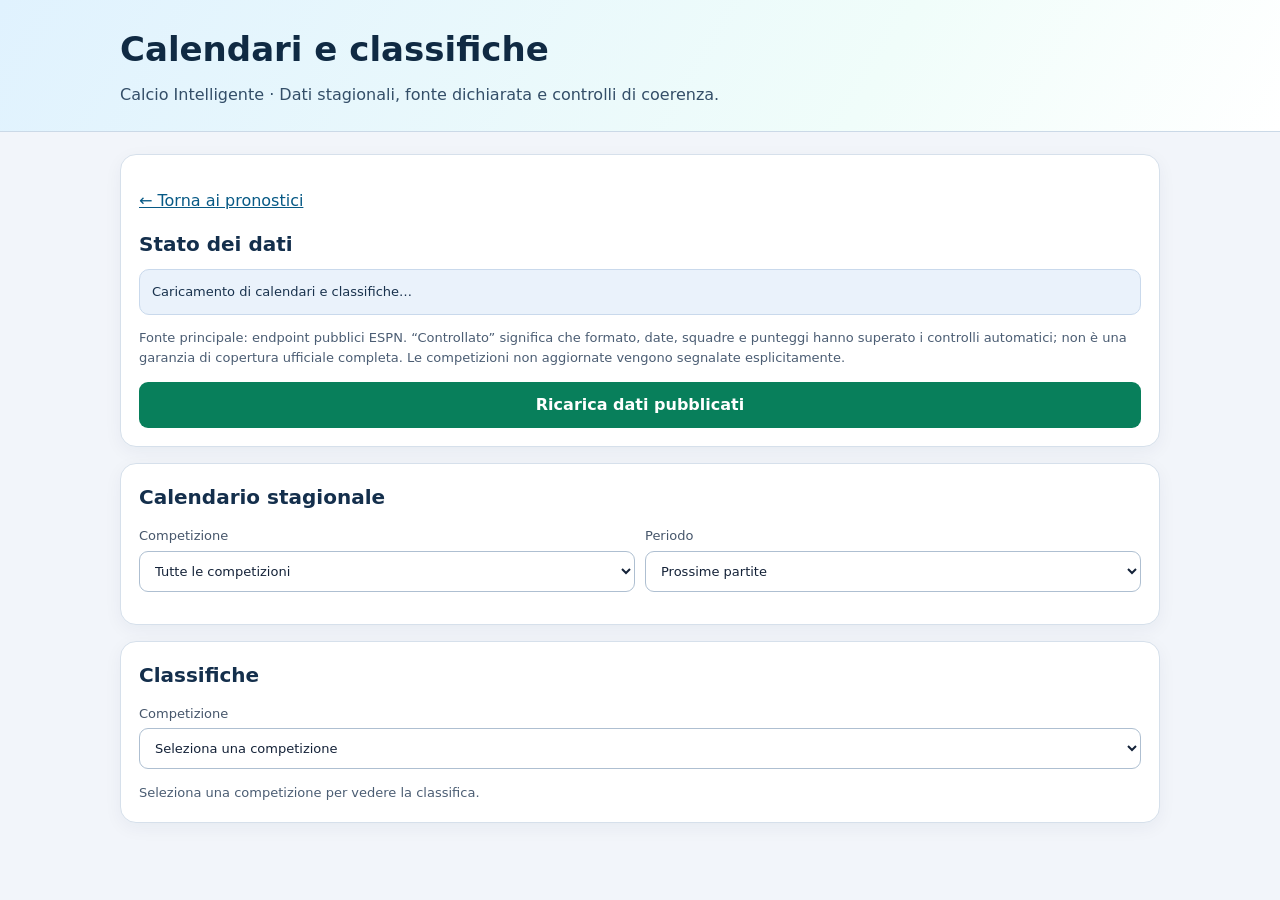
==== competitions.html @ b5f6a93f "Aggiunge pagina pubblica calendari e classifiche" ====
<!DOCTYPE html>
<html lang="it">
<head>
  <meta charset="UTF-8">
  <meta name="viewport" content="width=device-width, initial-scale=1">
  <meta name="theme-color" content="#f2f5fa">
  <meta name="description" content="Calendari stagionali e classifiche calcistiche con fonte e stato di aggiornamento.">
  <title>Calendari e classifiche · Calcio Intelligente</title>
  <style>
    :root{font-family:system-ui,-apple-system,"Segoe UI",sans-serif;color:#142238;background:#f2f5fa;line-height:1.5}
    *{box-sizing:border-box}body{margin:0}header{padding:24px max(18px,calc((100% - 1040px)/2));background:linear-gradient(120deg,#e0f2fe,#f0fdfa 68%,#fff);border-bottom:1px solid #cbd9e7}
    h1{margin:0;color:#102a43;font-size:clamp(24px,5vw,34px)}header p{margin:8px 0 0;color:#334e68}
    main{width:min(100% - 24px,1040px);margin:22px auto 40px}.panel{background:#fff;border:1px solid #d6e0eb;border-radius:16px;padding:18px;margin-bottom:16px;box-shadow:0 5px 18px #16304c0d}
    h2{font-size:20px;margin:0 0 10px;color:#142f4c}.muted{color:#4b5d73;font-size:13px;line-height:1.6}
    a{color:#075985}.filters{display:grid;grid-template-columns:repeat(auto-fit,minmax(190px,1fr));gap:10px;margin:14px 0}
    label{display:grid;gap:5px;font-size:13px;color:#46566b}select,button{width:100%;padding:11px;border:1px solid #aebfd1;border-radius:9px;background:#fff;color:#142238;font:inherit}
    button{background:#087f5b;color:#fff;border:0;font-weight:750;cursor:pointer}.status{padding:12px;background:#eaf2fb;border:1px solid #c9d9ec;border-radius:10px;color:#19324d;font-size:13px}
    .table-wrap{overflow-x:auto;margin-top:12px}table{width:100%;border-collapse:collapse;font-size:13px;white-space:nowrap}th,td{text-align:right;padding:9px 8px;border-bottom:1px solid #e1e8f0}th{background:#edf4fb;color:#30465d}td:nth-child(2),th:nth-child(2){text-align:left}tr:nth-child(even) td{background:#fbfdff}
    .group-title{font-weight:800;margin:16px 0 4px;color:#07533f}.fixture{padding:12px;border:1px solid #dce5ee;border-radius:11px;margin:8px 0;display:grid;grid-template-columns:100px 1fr auto;gap:12px;align-items:center}
    .fixture-date{font-size:12px;color:#4b5d73}.fixture-teams{font-weight:750}.fixture-meta{font-size:12px;color:#4b5d73}.score{font-weight:850;color:#07533f}
    .badge{display:inline-block;border-radius:999px;padding:3px 8px;background:#edf4fb;color:#334e68;font-size:11px;margin-left:6px}
    @media(max-width:560px){.fixture{grid-template-columns:1fr auto;gap:5px}.fixture-date{grid-column:1/-1}.fixture-teams{font-size:14px}.panel{padding:14px}th,td{padding:8px 6px}}
  </style>
  <script src="./competitions.js?v=20261017-1" defer></script>
</head>
<body>
<header><h1>Calendari e classifiche</h1><p>Calcio Intelligente · Dati stagionali, fonte dichiarata e controlli di coerenza.</p></header>
<main>
  <section class="panel">
    <p><a href="./index.html">← Torna ai pronostici</a></p>
    <h2>Stato dei dati</h2>
    <div id="data-status" class="status">Caricamento di calendari e classifiche…</div>
    <p class="muted">Fonte principale: endpoint pubblici ESPN. “Controllato” significa che formato, date, squadre e punteggi hanno superato i controlli automatici; non è una garanzia di copertura ufficiale completa. Le competizioni non aggiornate vengono segnalate esplicitamente.</p>
    <button id="reload" type="button">Ricarica dati pubblicati</button>
  </section>
  <section class="panel">
    <h2>Calendario stagionale</h2>
    <div class="filters">
      <label>Competizione<select id="calendar-competition"><option value="">Tutte le competizioni</option></select></label>
      <label>Periodo<select id="calendar-period"><option value="upcoming">Prossime partite</option><option value="all">Tutta la stagione disponibile</option><option value="completed">Partite concluse</option></select></label>
    </div>
    <div id="calendar-status" class="muted"></div>
    <div id="calendar-list"></div>
  </section>
  <section class="panel">
    <h2>Classifiche</h2>
    <div class="filters"><label>Competizione<select id="table-competition"><option value="">Seleziona una competizione</option></select></label></div>
    <div id="table-status" class="muted">Seleziona una competizione per vedere la classifica.</div>
    <div id="table-list"></div>
  </section>
</main>
</body>
</html>
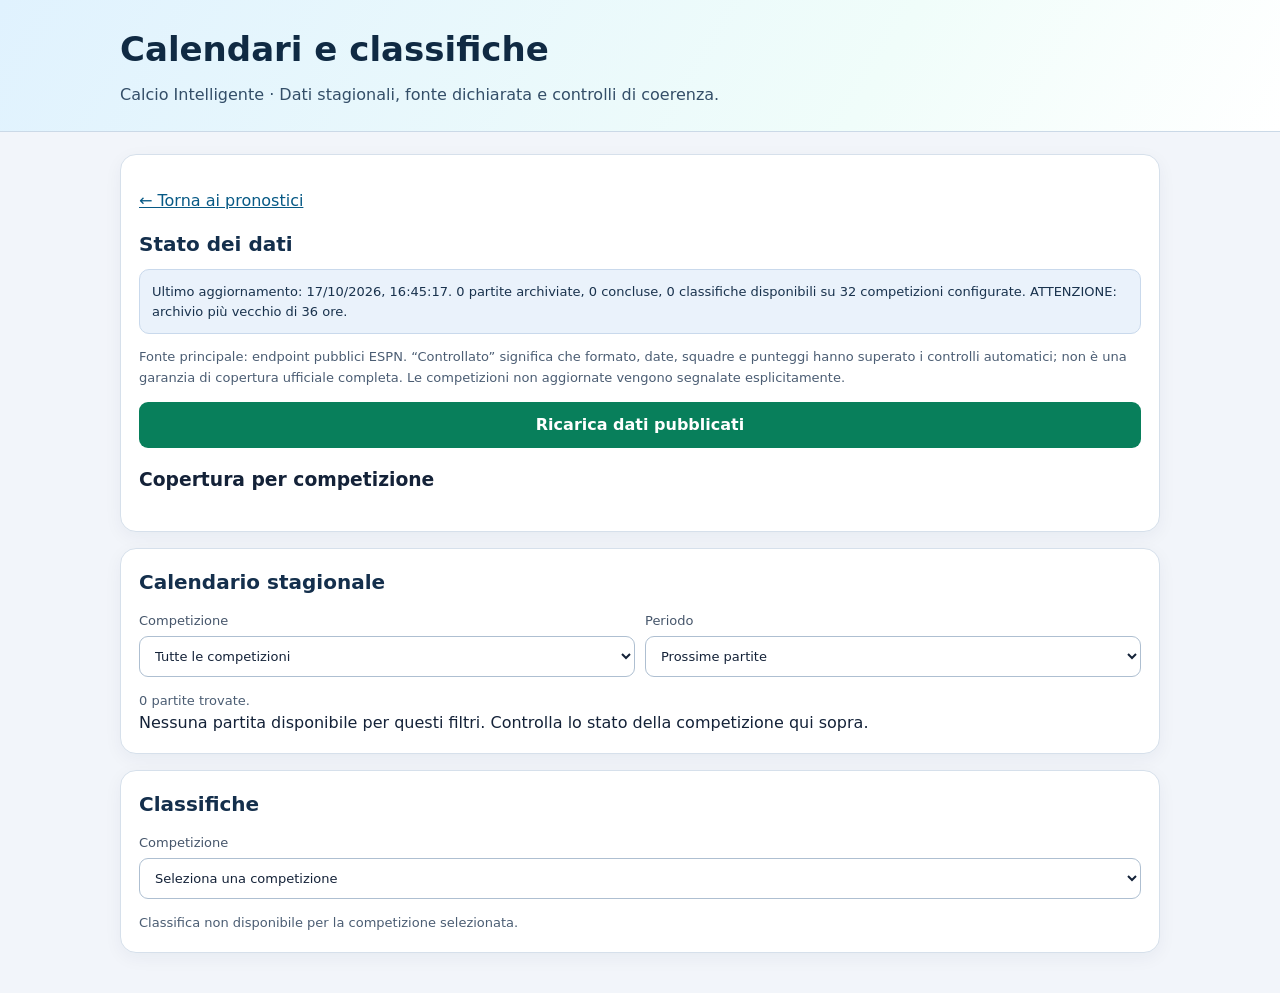
==== commit ec012c90: "Aggiunge riepilogo copertura fonti" ====
--- a/competitions.html
+++ b/competitions.html
@@ -32,6 +32,7 @@
     <div id="data-status" class="status">Caricamento di calendari e classifiche…</div>
     <p class="muted">Fonte principale: endpoint pubblici ESPN. “Controllato” significa che formato, date, squadre e punteggi hanno superato i controlli automatici; non è una garanzia di copertura ufficiale completa. Le competizioni non aggiornate vengono segnalate esplicitamente.</p>
     <button id="reload" type="button">Ricarica dati pubblicati</button>
+    <h3>Copertura per competizione</h3><div id="coverage-list"></div>
   </section>
   <section class="panel">
     <h2>Calendario stagionale</h2>
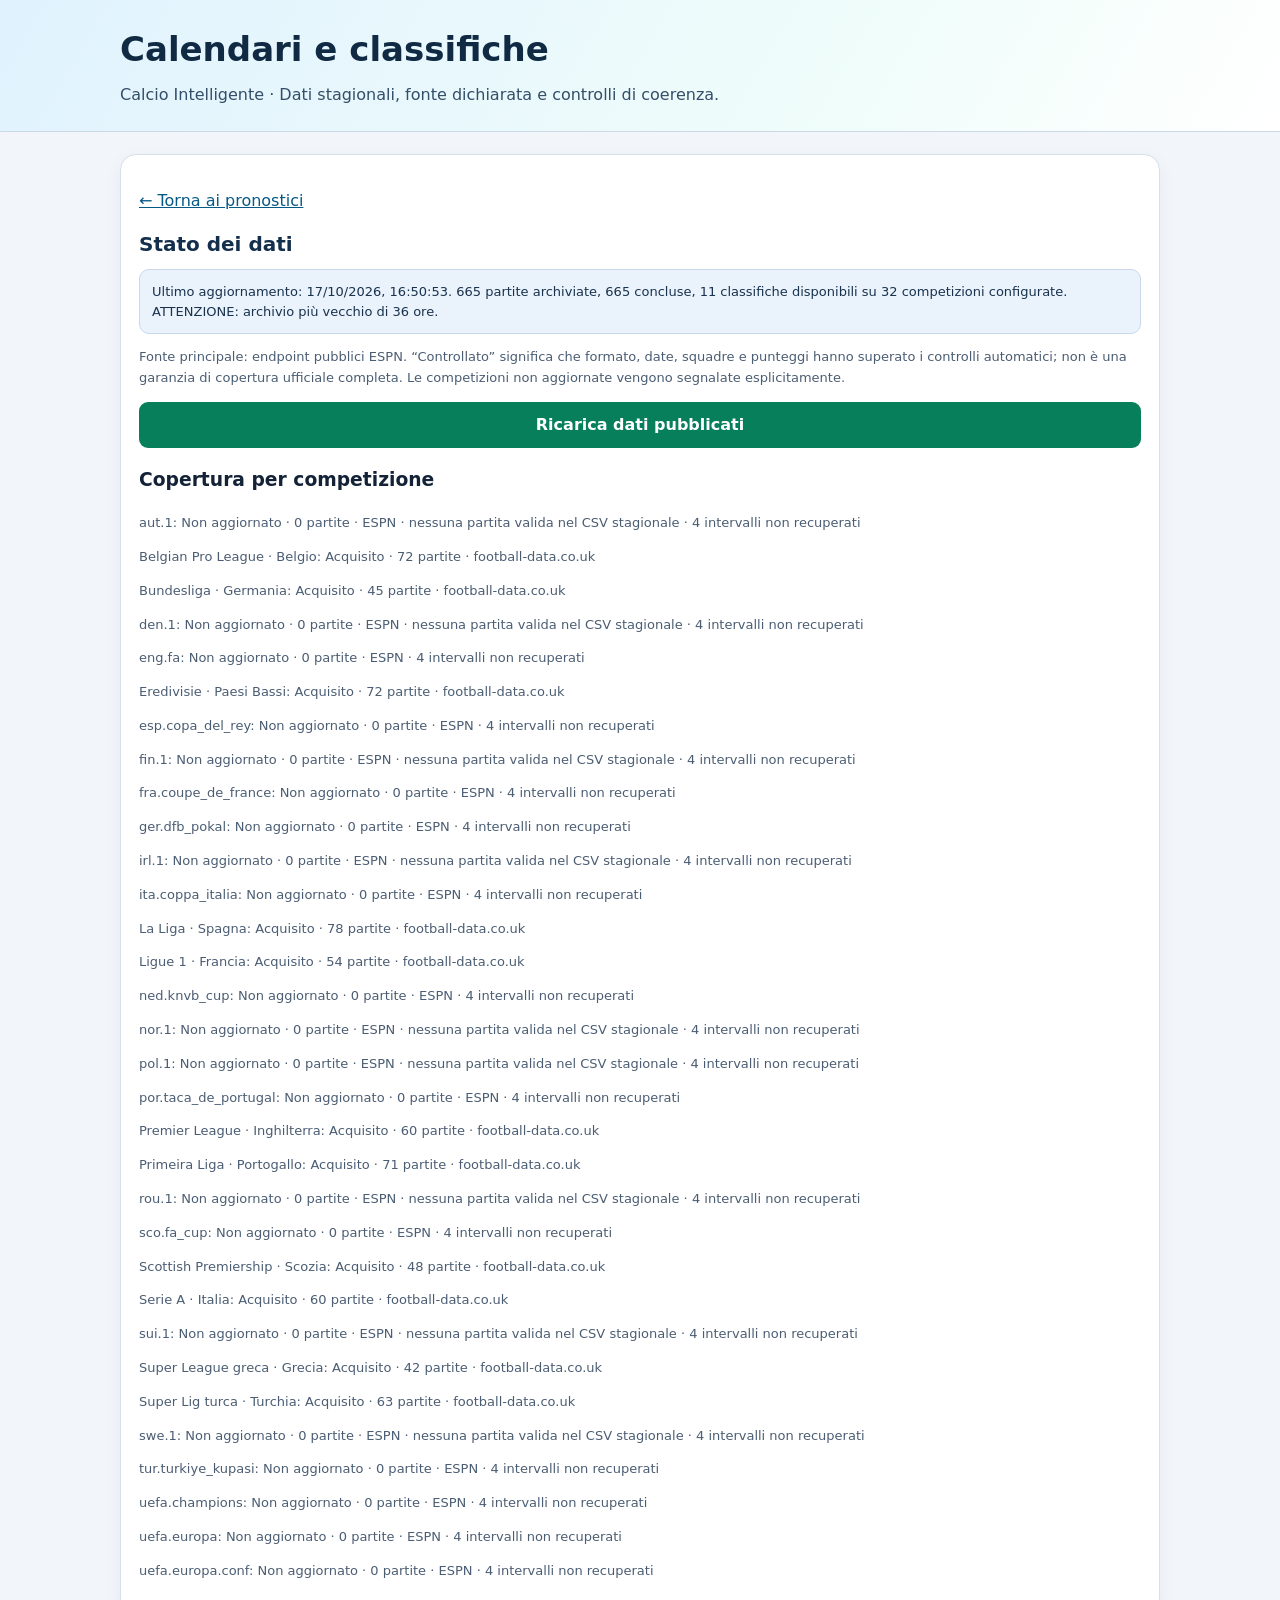
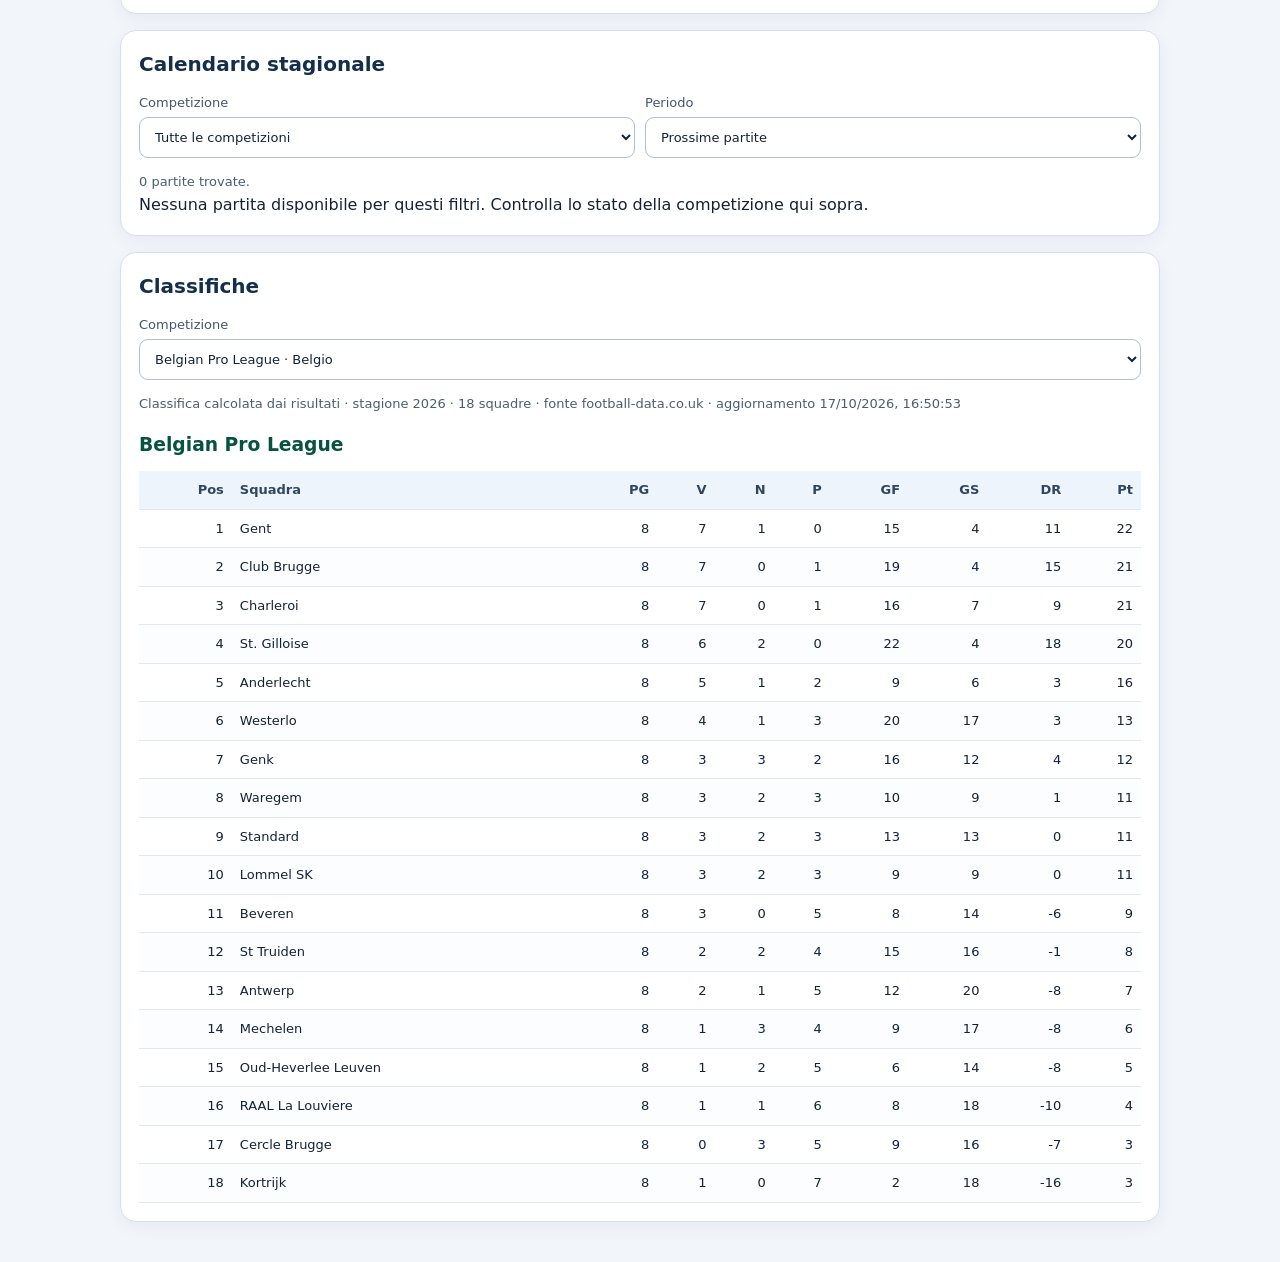
==== commit 3543ef0e: "Aggiorna cache della pagina calendari" ====
--- a/competitions.html
+++ b/competitions.html
@@ -21,7 +21,7 @@
     .badge{display:inline-block;border-radius:999px;padding:3px 8px;background:#edf4fb;color:#334e68;font-size:11px;margin-left:6px}
     @media(max-width:560px){.fixture{grid-template-columns:1fr auto;gap:5px}.fixture-date{grid-column:1/-1}.fixture-teams{font-size:14px}.panel{padding:14px}th,td{padding:8px 6px}}
   </style>
-  <script src="./competitions.js?v=20261017-1" defer></script>
+  <script src="./competitions.js?v=20261017-2" defer></script>
 </head>
 <body>
 <header><h1>Calendari e classifiche</h1><p>Calcio Intelligente · Dati stagionali, fonte dichiarata e controlli di coerenza.</p></header>
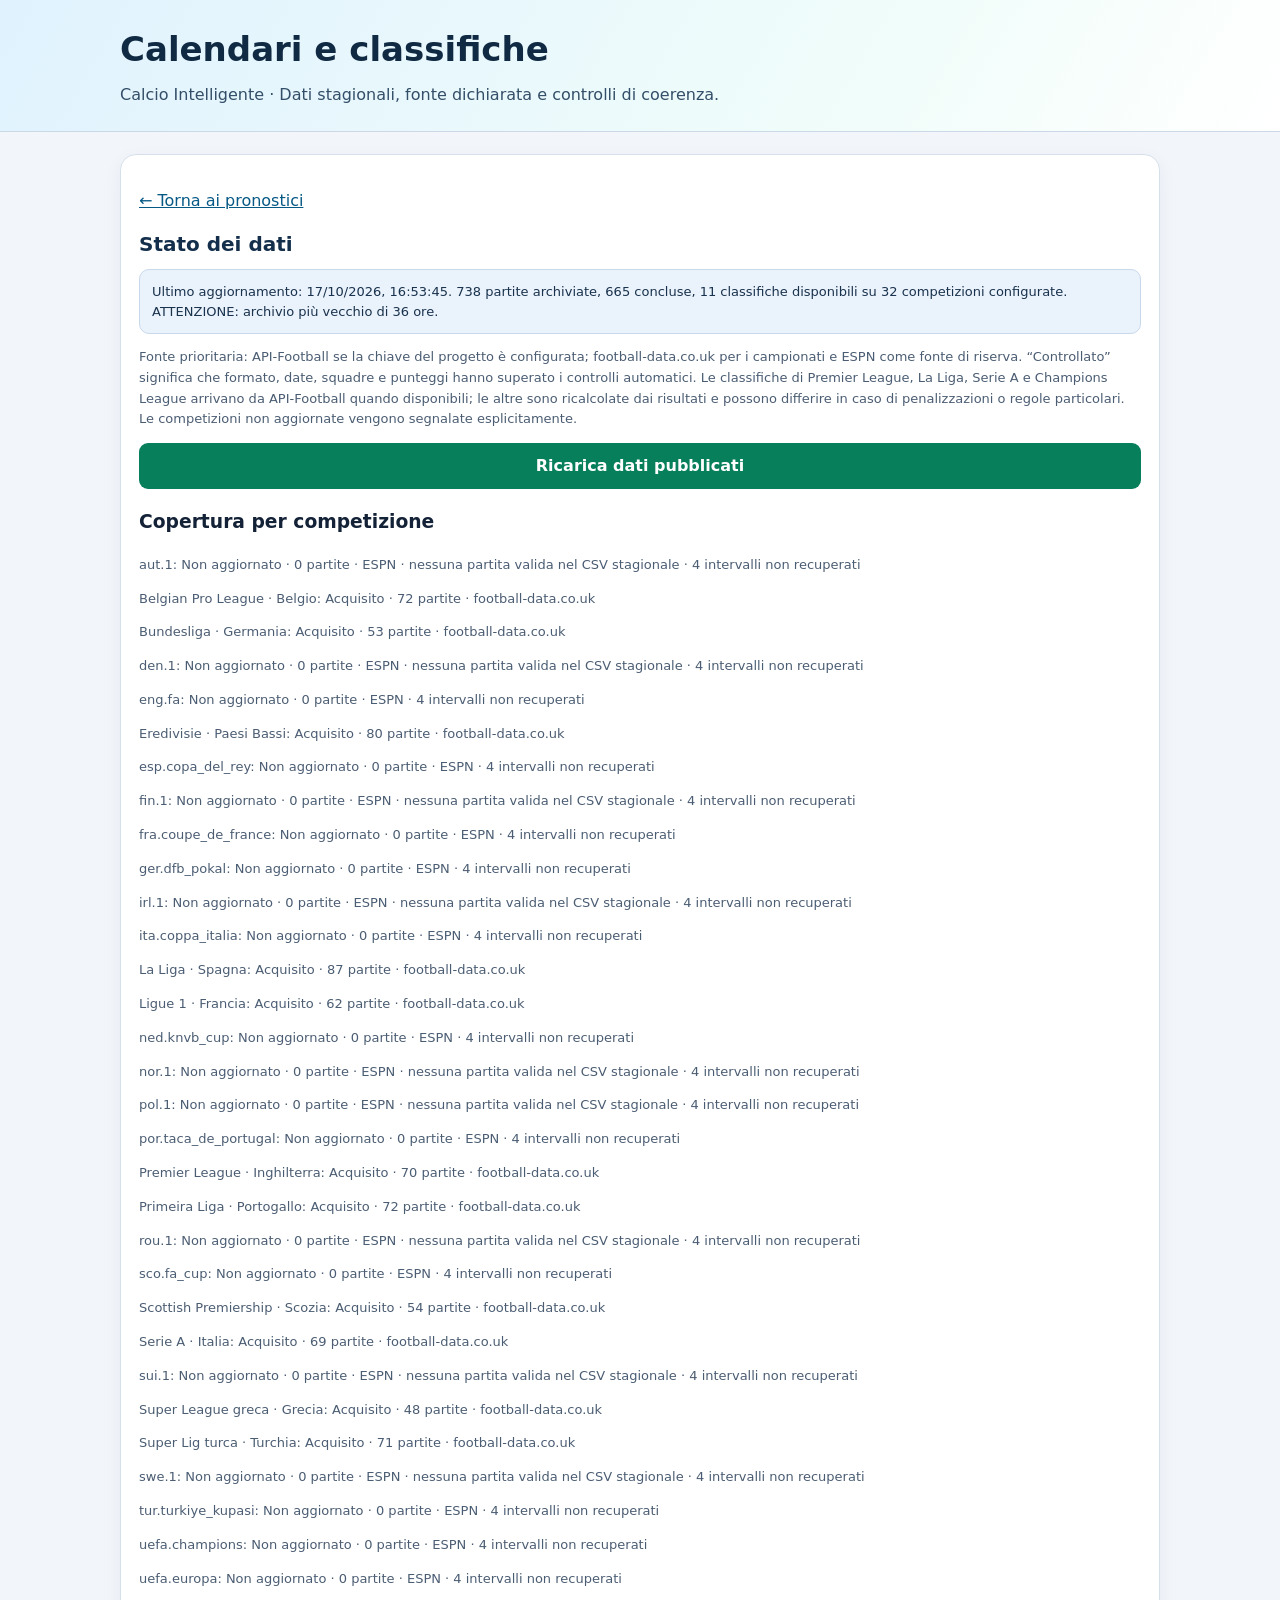
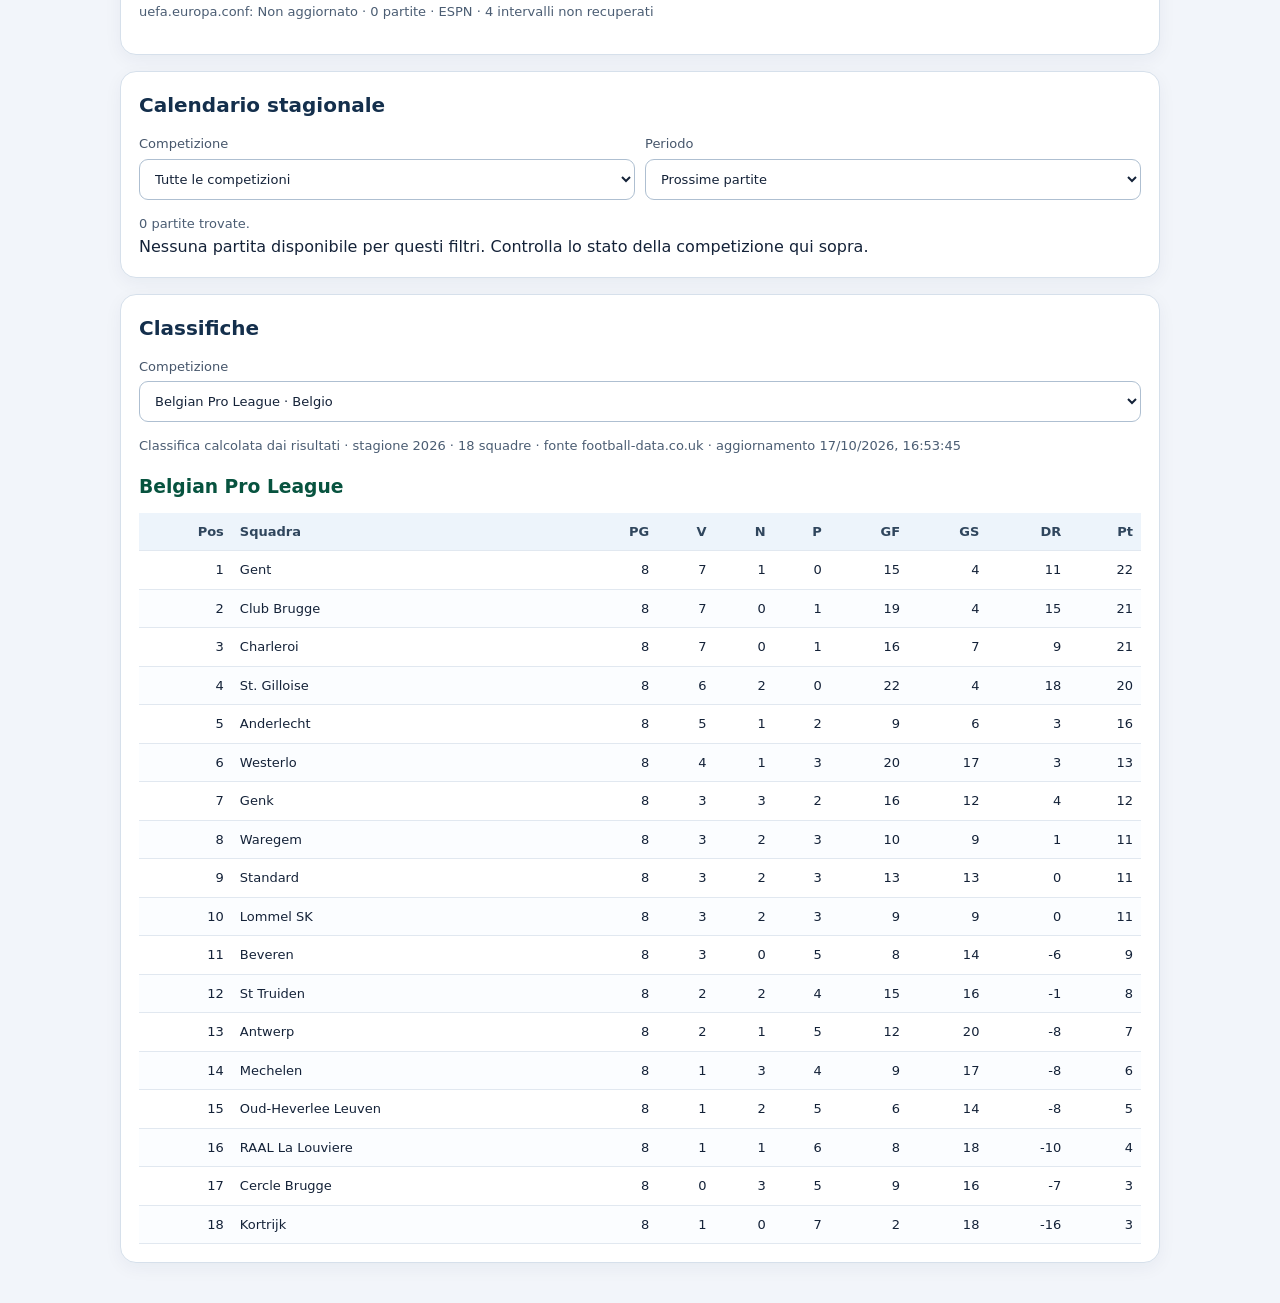
==== commit a7e34cb9: "Aggiorna la trasparenza sulle fonti effettive" ====
--- a/competitions.html
+++ b/competitions.html
@@ -30,7 +30,7 @@
     <p><a href="./index.html">← Torna ai pronostici</a></p>
     <h2>Stato dei dati</h2>
     <div id="data-status" class="status">Caricamento di calendari e classifiche…</div>
-    <p class="muted">Fonte principale: endpoint pubblici ESPN. “Controllato” significa che formato, date, squadre e punteggi hanno superato i controlli automatici; non è una garanzia di copertura ufficiale completa. Le competizioni non aggiornate vengono segnalate esplicitamente.</p>
+    <p class="muted">Fonte prioritaria: API-Football se la chiave del progetto è configurata; football-data.co.uk per i campionati e ESPN come fonte di riserva. “Controllato” significa che formato, date, squadre e punteggi hanno superato i controlli automatici. Le classifiche di Premier League, La Liga, Serie A e Champions League arrivano da API-Football quando disponibili; le altre sono ricalcolate dai risultati e possono differire in caso di penalizzazioni o regole particolari. Le competizioni non aggiornate vengono segnalate esplicitamente.</p>
     <button id="reload" type="button">Ricarica dati pubblicati</button>
     <h3>Copertura per competizione</h3><div id="coverage-list"></div>
   </section>
